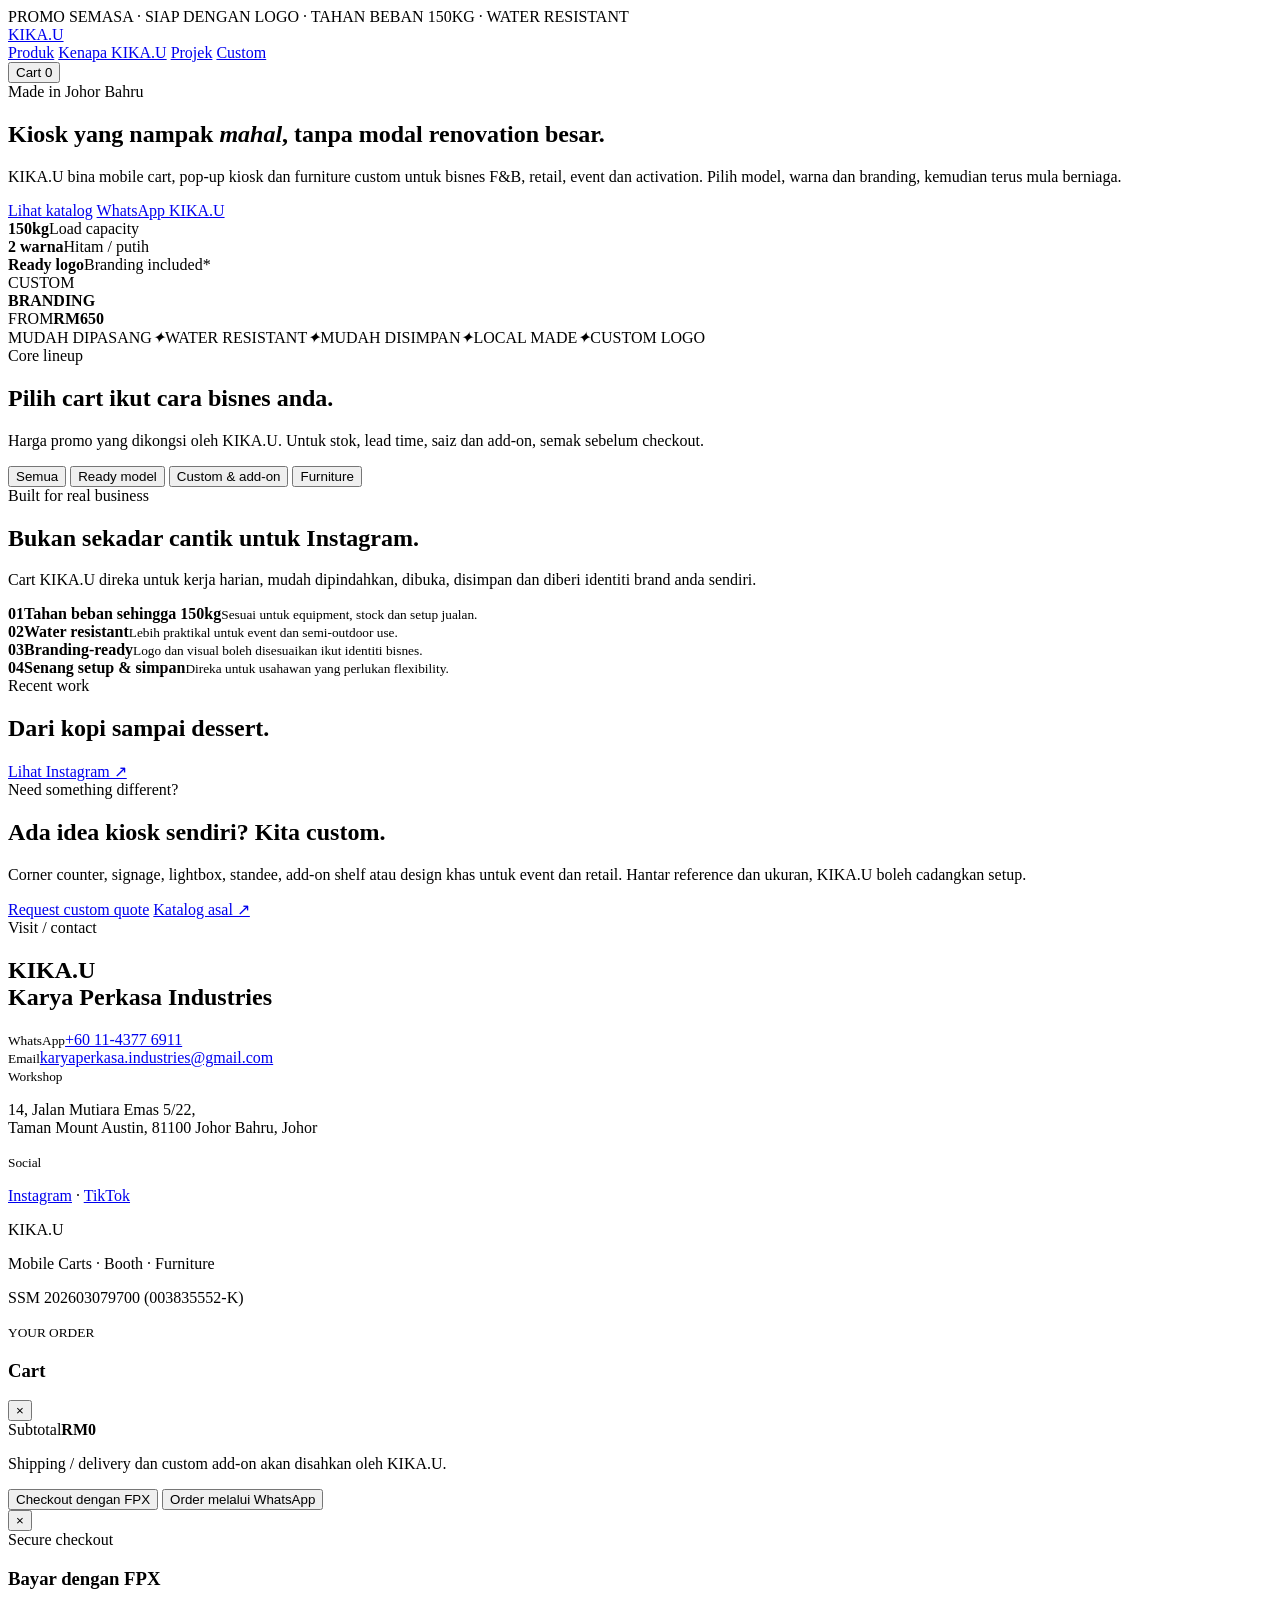
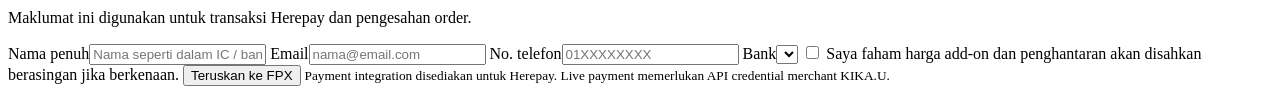
==== index.html @ 862be790 "Build KIKA.U storefront shell" ====
<!doctype html>
<html lang="ms">
<head>
  <meta charset="utf-8" />
  <meta name="viewport" content="width=device-width, initial-scale=1" />
  <meta name="theme-color" content="#0a0a0a" />
  <meta name="description" content="KIKA.U menghasilkan mobile cart, kiosk dan furniture custom untuk usahawan, event dan retail. Dibuat di Johor Bahru, Malaysia." />
  <title>KIKA.U | Mobile Cart, Kiosk & Custom Furniture</title>
  <link rel="stylesheet" href="styles.css" />
  <script type="application/ld+json">
  {
    "@context":"https://schema.org",
    "@type":"LocalBusiness",
    "name":"KIKA.U | Karya Perkasa Industries",
    "telephone":"+601143776911",
    "email":"karyaperkasa.industries@gmail.com",
    "address":{"@type":"PostalAddress","streetAddress":"14, Jalan Mutiara Emas 5/22, Taman Mount Austin","postalCode":"81100","addressLocality":"Johor Bahru","addressRegion":"Johor","addressCountry":"MY"},
    "sameAs":["https://www.instagram.com/kika.u_/","https://www.tiktok.com/@kika.uu"]
  }
  </script>
</head>
<body>
  <div class="announcement">PROMO SEMASA · SIAP DENGAN LOGO · TAHAN BEBAN 150KG · WATER RESISTANT</div>
  <header class="nav-wrap">
    <a class="brand" href="#top" aria-label="KIKA.U home">
      <span class="brand-icon" aria-hidden="true"></span><span>KIKA.U</span>
    </a>
    <nav class="desktop-nav" aria-label="Main navigation">
      <a href="#catalog">Produk</a>
      <a href="#why">Kenapa KIKA.U</a>
      <a href="#projects">Projek</a>
      <a href="#custom">Custom</a>
    </nav>
    <button class="cart-btn" id="openCart" aria-label="Buka cart">
      Cart <span id="cartCount">0</span>
    </button>
  </header>

  <main id="top">
    <section class="hero section-pad">
      <div class="hero-copy">
        <div class="eyebrow"><span></span> Made in Johor Bahru</div>
        <h1>Kiosk yang nampak <em>mahal</em>, tanpa modal renovation besar.</h1>
        <p>KIKA.U bina mobile cart, pop-up kiosk dan furniture custom untuk bisnes F&amp;B, retail, event dan activation. Pilih model, warna dan branding, kemudian terus mula berniaga.</p>
        <div class="hero-actions">
          <a class="btn btn-primary" href="#catalog">Lihat katalog</a>
          <a class="btn btn-ghost" href="https://wa.me/601143776911?text=Hi%20KIKA.U%2C%20saya%20nak%20tanya%20pasal%20mobile%20cart" target="_blank" rel="noopener">WhatsApp KIKA.U</a>
        </div>
        <div class="hero-meta">
          <div><strong>150kg</strong><span>Load capacity</span></div>
          <div><strong>2 warna</strong><span>Hitam / putih</span></div>
          <div><strong>Ready logo</strong><span>Branding included*</span></div>
        </div>
      </div>
      <div class="hero-visual">
        <div class="hero-img-wrap">
          <div class="sprite sprite-5 hero-photo" role="img" aria-label="Custom KIKA.U mobile kiosk"></div>
          <div class="float-card top">CUSTOM<br><strong>BRANDING</strong></div>
          <div class="float-card bottom"><span>FROM</span><strong>RM650</strong></div>
        </div>
      </div>
    </section>

    <section class="trust-strip" aria-label="Product benefits">
      <span>MUDAH DIPASANG</span><i>✦</i><span>WATER RESISTANT</span><i>✦</i><span>MUDAH DISIMPAN</span><i>✦</i><span>LOCAL MADE</span><i>✦</i><span>CUSTOM LOGO</span>
    </section>

    <section class="catalog section-pad" id="catalog">
      <div class="section-head">
        <div><div class="eyebrow"><span></span> Core lineup</div><h2>Pilih cart ikut cara bisnes anda.</h2></div>
        <p>Harga promo yang dikongsi oleh KIKA.U. Untuk stok, lead time, saiz dan add-on, semak sebelum checkout.</p>
      </div>
      <div class="filter-row" id="filters">
        <button class="filter active" data-filter="all">Semua</button>
        <button class="filter" data-filter="ready">Ready model</button>
        <button class="filter" data-filter="custom">Custom & add-on</button>
        <button class="filter" data-filter="legacy">Furniture</button>
      </div>
      <div class="product-grid" id="productGrid"></div>
    </section>

    <section class="feature-panel section-pad" id="why">
      <div class="feature-image"><div class="sprite sprite-1 feature-photo" role="img" aria-label="KIKA.U cart being handled in workshop"></div></div>
      <div class="feature-copy">
        <div class="eyebrow light"><span></span> Built for real business</div>
        <h2>Bukan sekadar cantik untuk Instagram.</h2>
        <p>Cart KIKA.U direka untuk kerja harian, mudah dipindahkan, dibuka, disimpan dan diberi identiti brand anda sendiri.</p>
        <div class="feature-list">
          <div><b>01</b><span><strong>Tahan beban sehingga 150kg</strong><small>Sesuai untuk equipment, stock dan setup jualan.</small></span></div>
          <div><b>02</b><span><strong>Water resistant</strong><small>Lebih praktikal untuk event dan semi-outdoor use.</small></span></div>
          <div><b>03</b><span><strong>Branding-ready</strong><small>Logo dan visual boleh disesuaikan ikut identiti bisnes.</small></span></div>
          <div><b>04</b><span><strong>Senang setup & simpan</strong><small>Direka untuk usahawan yang perlukan flexibility.</small></span></div>
        </div>
      </div>
    </section>

    <section class="projects section-pad" id="projects">
      <div class="section-head">
        <div><div class="eyebrow"><span></span> Recent work</div><h2>Dari kopi sampai dessert.</h2></div>
        <a class="text-link" href="https://www.instagram.com/kika.u_/" target="_blank" rel="noopener">Lihat Instagram ↗</a>
      </div>
      <div class="masonry" id="gallery"></div>
    </section>

    <section class="custom section-pad" id="custom">
      <div class="custom-card">
        <div>
          <div class="eyebrow light"><span></span> Need something different?</div>
          <h2>Ada idea kiosk sendiri? Kita custom.</h2>
          <p>Corner counter, signage, lightbox, standee, add-on shelf atau design khas untuk event dan retail. Hantar reference dan ukuran, KIKA.U boleh cadangkan setup.</p>
        </div>
        <div class="custom-actions">
          <a class="btn btn-orange" href="https://wa.me/601143776911?text=Hi%20KIKA.U%2C%20saya%20nak%20buat%20custom%20kiosk%2Fcart.%20Boleh%20saya%20share%20reference%3F" target="_blank" rel="noopener">Request custom quote</a>
          <a class="btn btn-dark-outline" href="https://canva.link/catalogkikau" target="_blank" rel="noopener">Katalog asal ↗</a>
        </div>
      </div>
    </section>

    <section class="contact section-pad">
      <div class="contact-copy">
        <div class="eyebrow"><span></span> Visit / contact</div>
        <h2>KIKA.U<br><span>Karya Perkasa Industries</span></h2>
      </div>
      <div class="contact-grid">
        <div><small>WhatsApp</small><a href="https://wa.me/601143776911" target="_blank" rel="noopener">+60 11-4377 6911</a></div>
        <div><small>Email</small><a href="mailto:karyaperkasa.industries@gmail.com">karyaperkasa.industries@gmail.com</a></div>
        <div><small>Workshop</small><p>14, Jalan Mutiara Emas 5/22,<br>Taman Mount Austin, 81100 Johor Bahru, Johor</p></div>
        <div><small>Social</small><p><a href="https://www.instagram.com/kika.u_/" target="_blank" rel="noopener">Instagram</a> · <a href="https://www.tiktok.com/@kika.uu" target="_blank" rel="noopener">TikTok</a></p></div>
      </div>
    </section>
  </main>

  <footer>
    <div class="brand footer-brand"><span class="brand-icon" aria-hidden="true"></span><span>KIKA.U</span></div>
    <p>Mobile Carts · Booth · Furniture</p>
    <p>SSM 202603079700 (003835552-K)</p>
  </footer>

  <div class="drawer-backdrop" id="drawerBackdrop"></div>
  <aside class="cart-drawer" id="cartDrawer" aria-hidden="true">
    <div class="drawer-head"><div><small>YOUR ORDER</small><h3>Cart</h3></div><button id="closeCart" aria-label="Close cart">×</button></div>
    <div class="cart-items" id="cartItems"></div>
    <div class="cart-footer">
      <div class="subtotal"><span>Subtotal</span><strong id="subtotal">RM0</strong></div>
      <p class="fineprint">Shipping / delivery dan custom add-on akan disahkan oleh KIKA.U.</p>
      <button class="btn btn-primary full" id="checkoutBtn">Checkout dengan FPX</button>
      <button class="btn btn-ghost full" id="whatsappOrder">Order melalui WhatsApp</button>
    </div>
  </aside>

  <div class="modal-backdrop" id="modalBackdrop"></div>
  <section class="checkout-modal" id="checkoutModal" aria-hidden="true">
    <button class="modal-close" id="closeCheckout" aria-label="Close checkout">×</button>
    <div class="eyebrow"><span></span> Secure checkout</div>
    <h3>Bayar dengan FPX</h3>
    <p>Maklumat ini digunakan untuk transaksi Herepay dan pengesahan order.</p>
    <form id="checkoutForm" method="POST" action="/api/checkout">
      <input type="hidden" name="items" id="checkoutItems" />
      <label>Nama penuh<input name="name" required autocomplete="name" placeholder="Nama seperti dalam IC / bank" /></label>
      <label>Email<input name="email" type="email" required autocomplete="email" placeholder="nama@email.com" /></label>
      <label>No. telefon<input name="phone" required inputmode="tel" autocomplete="tel" placeholder="01XXXXXXXX" /></label>
      <label>Bank<select name="bank_prefix" required id="bankSelect"></select></label>
      <label class="terms"><input type="checkbox" required /> <span>Saya faham harga add-on dan penghantaran akan disahkan berasingan jika berkenaan.</span></label>
      <button class="btn btn-primary full" type="submit">Teruskan ke FPX</button>
      <small class="payment-note">Payment integration disediakan untuk Herepay. Live payment memerlukan API credential merchant KIKA.U.</small>
    </form>
  </section>

  <script src="app.js"></script>
</body>
</html>
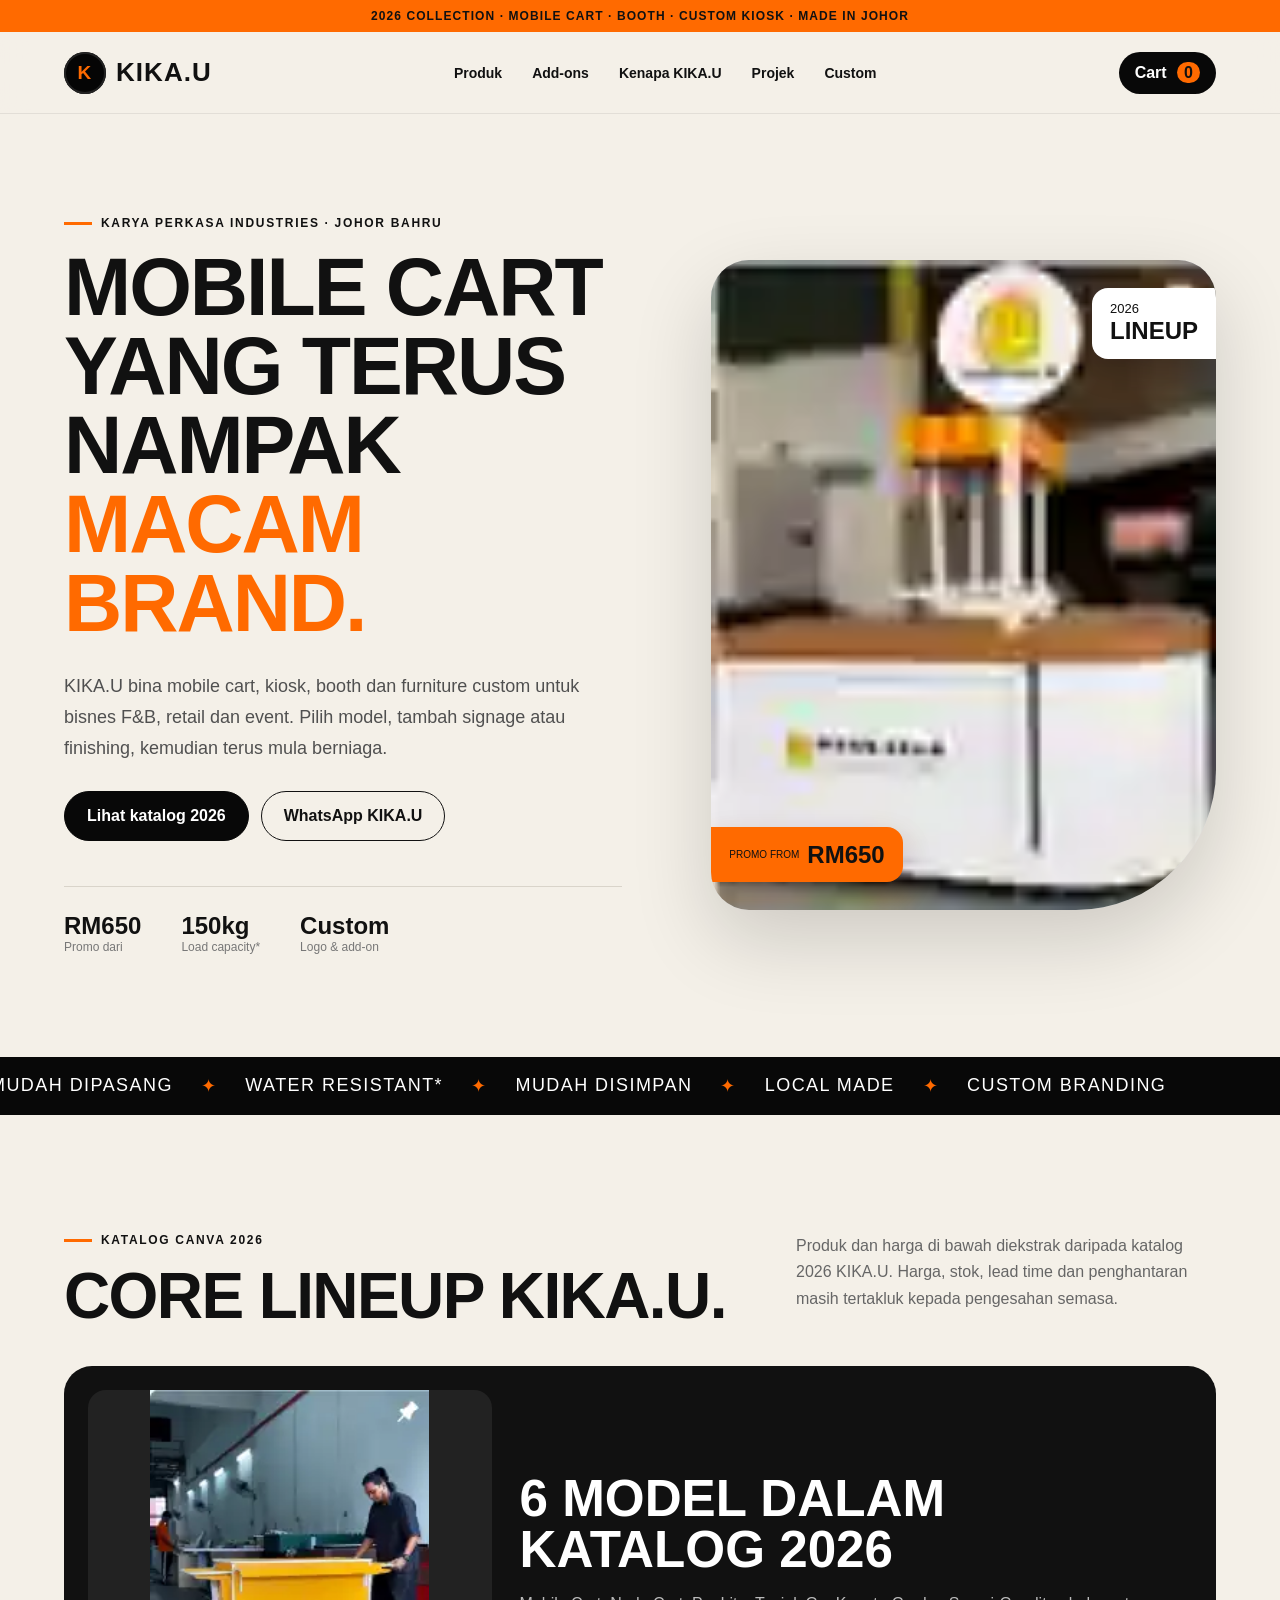
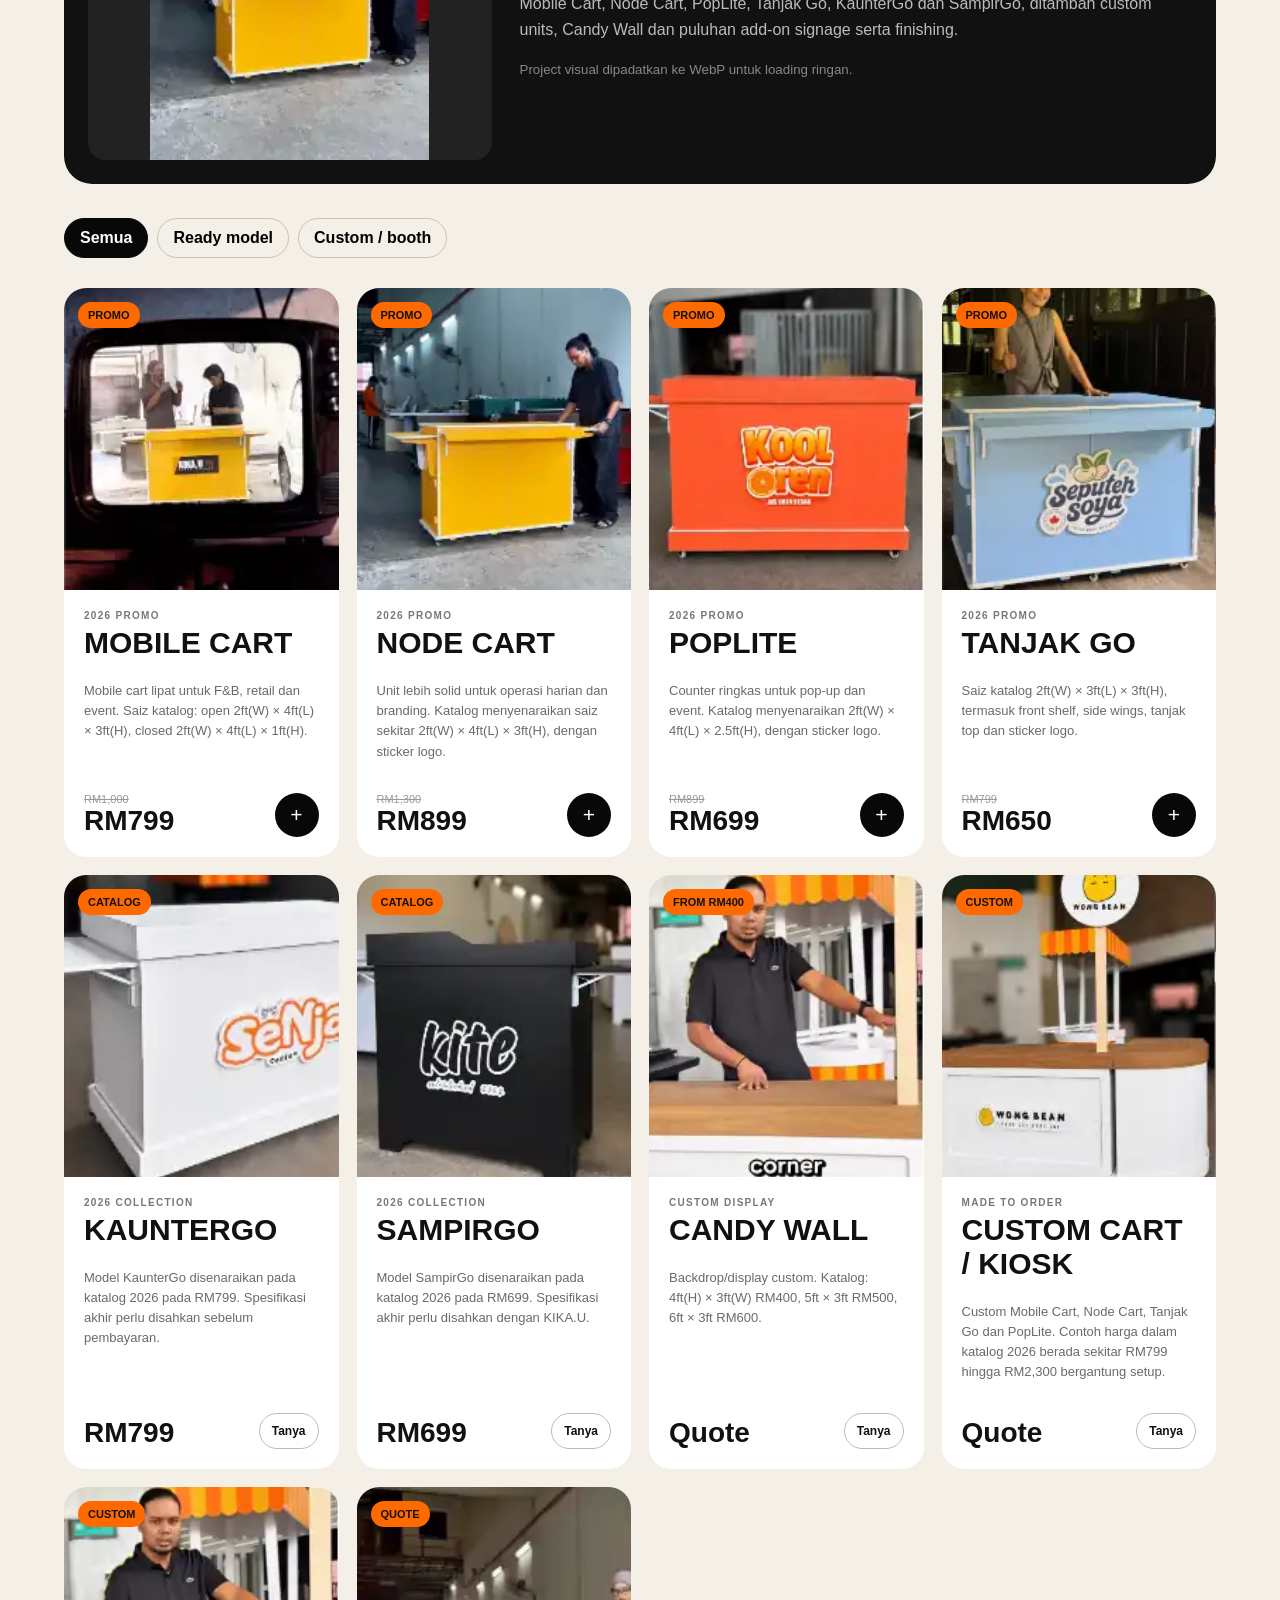
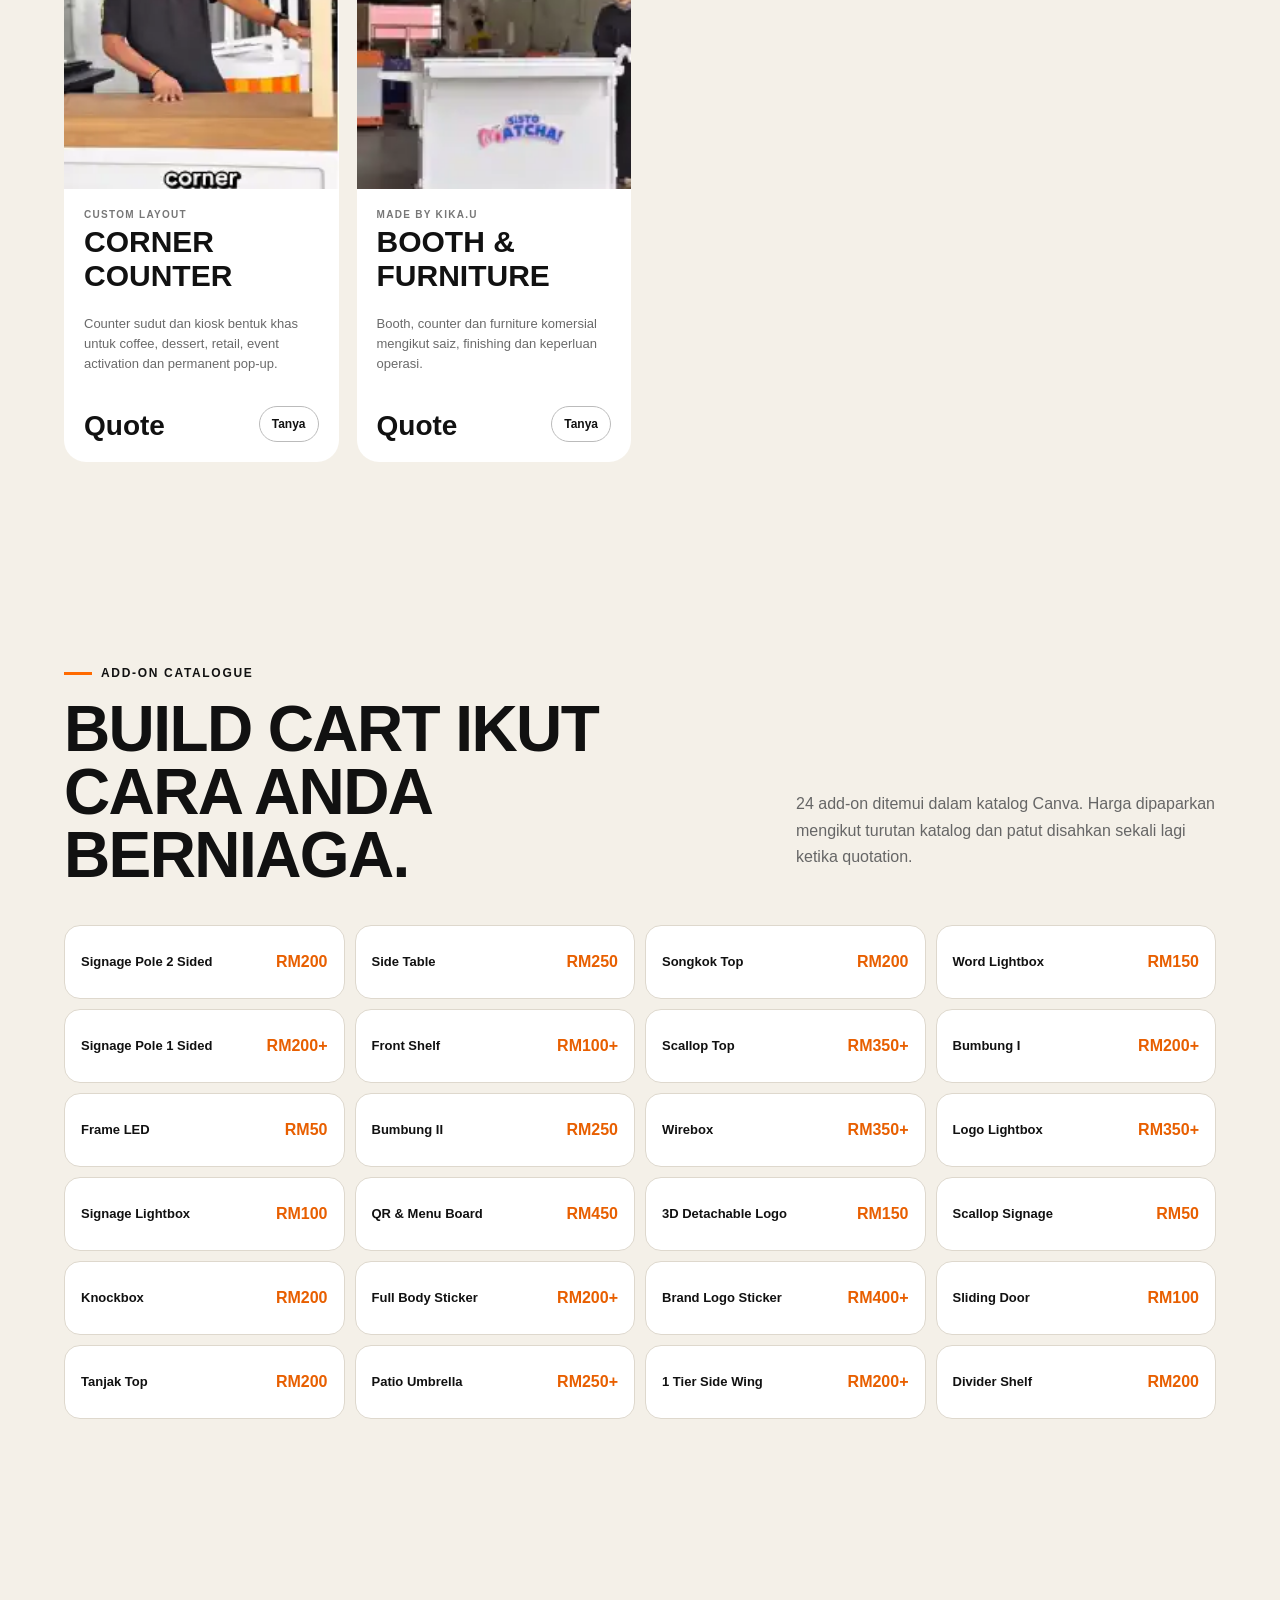
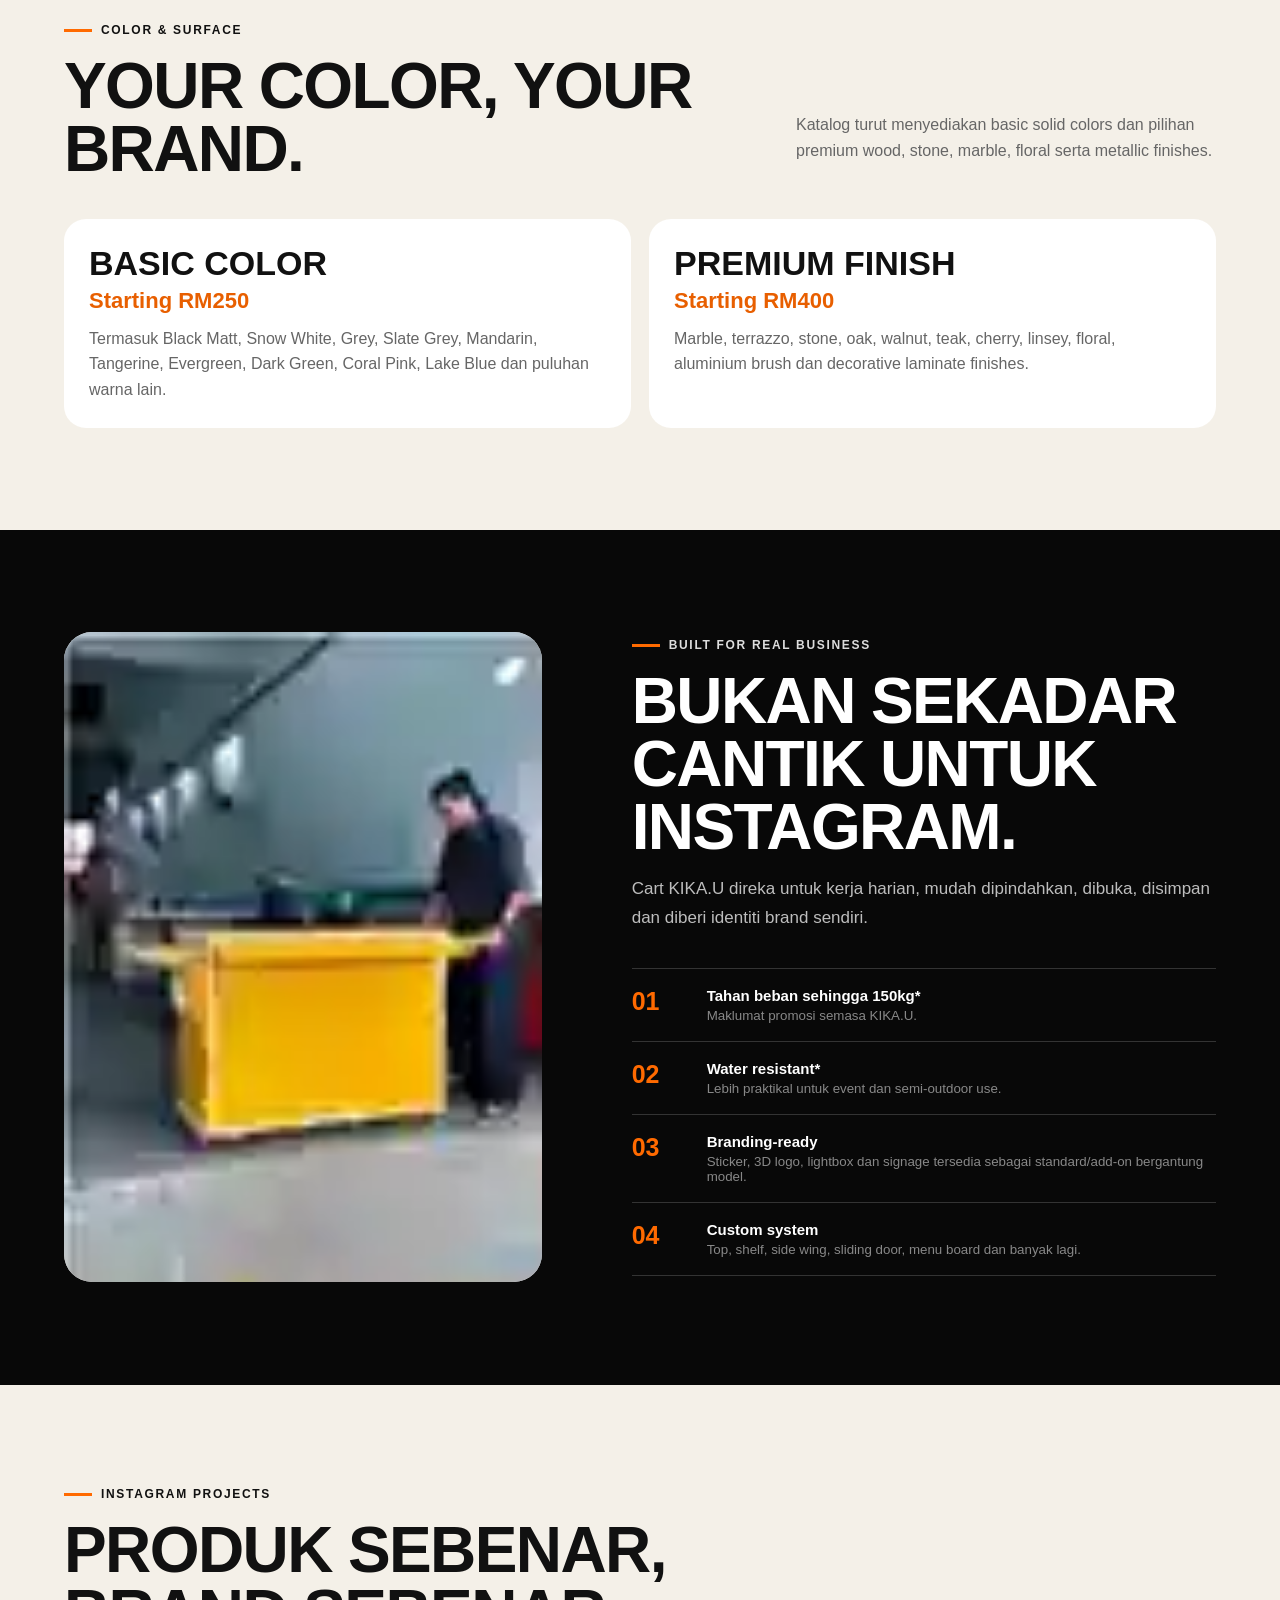
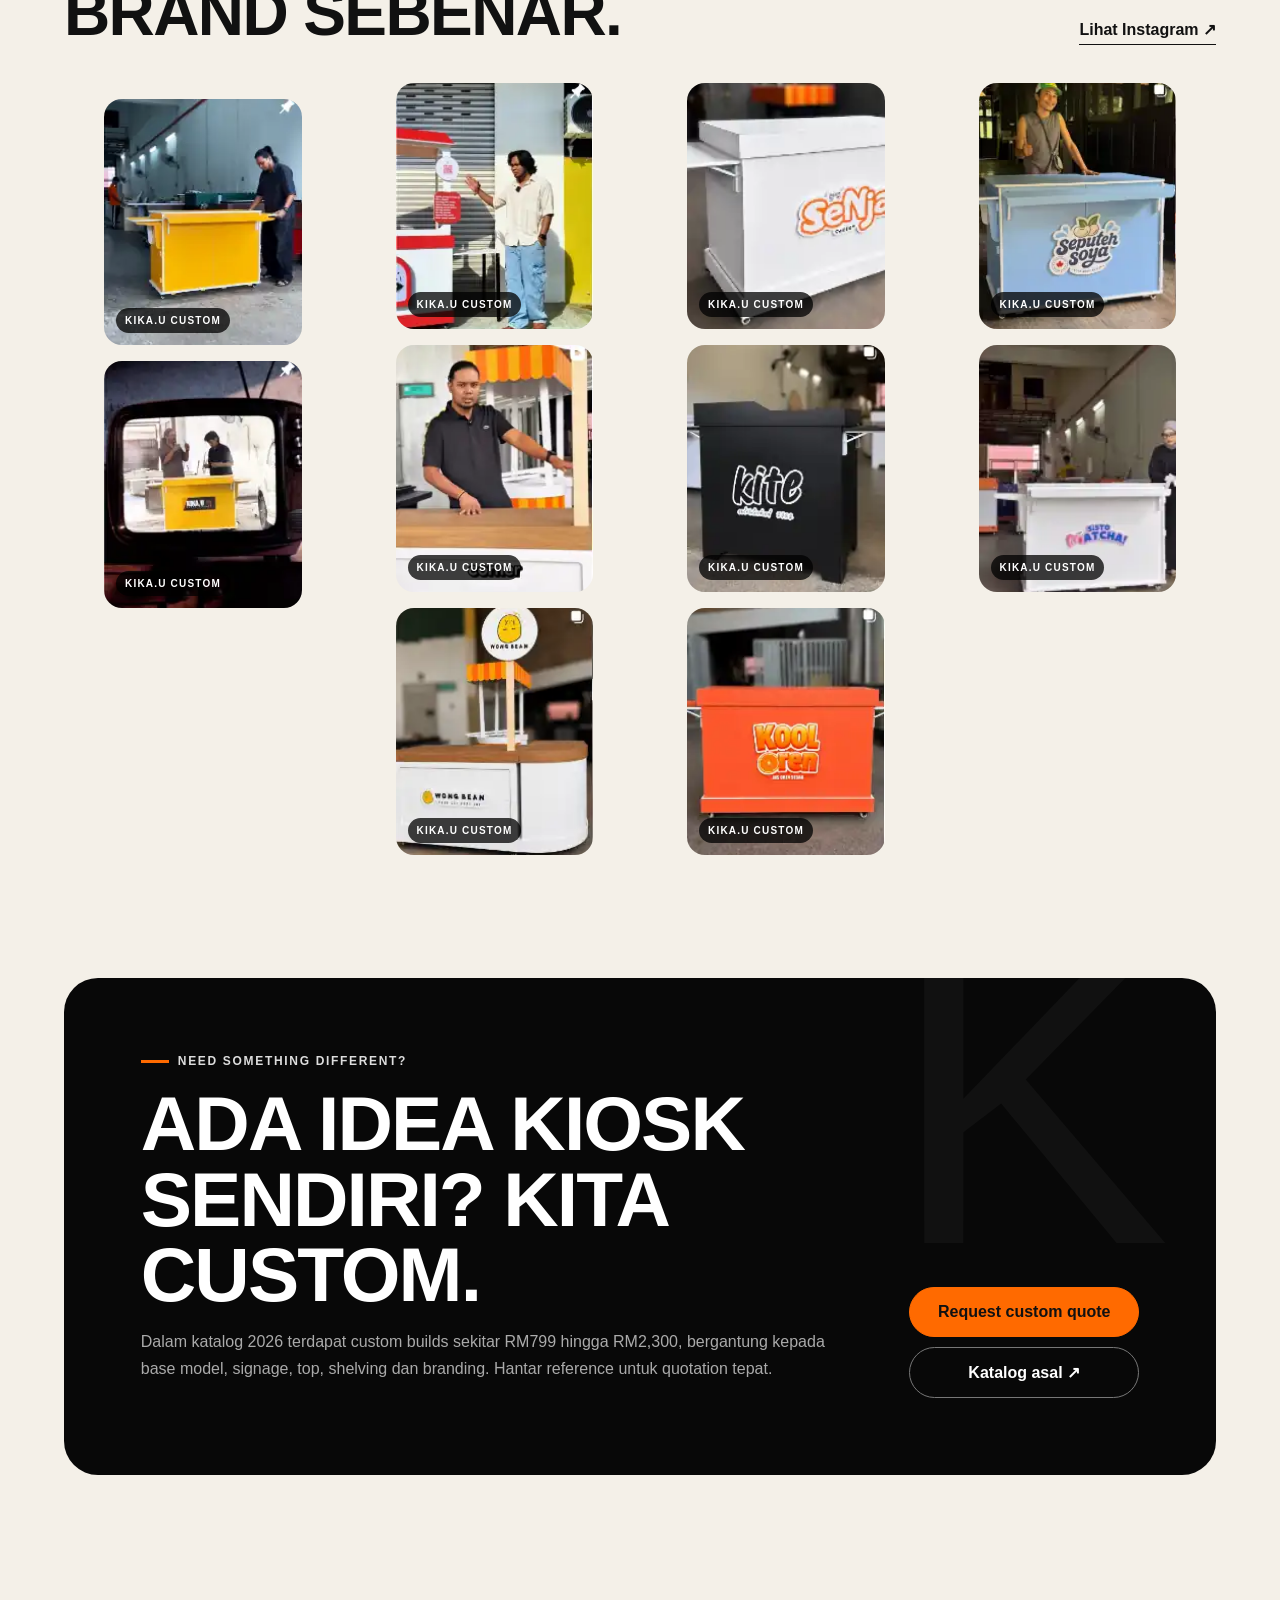
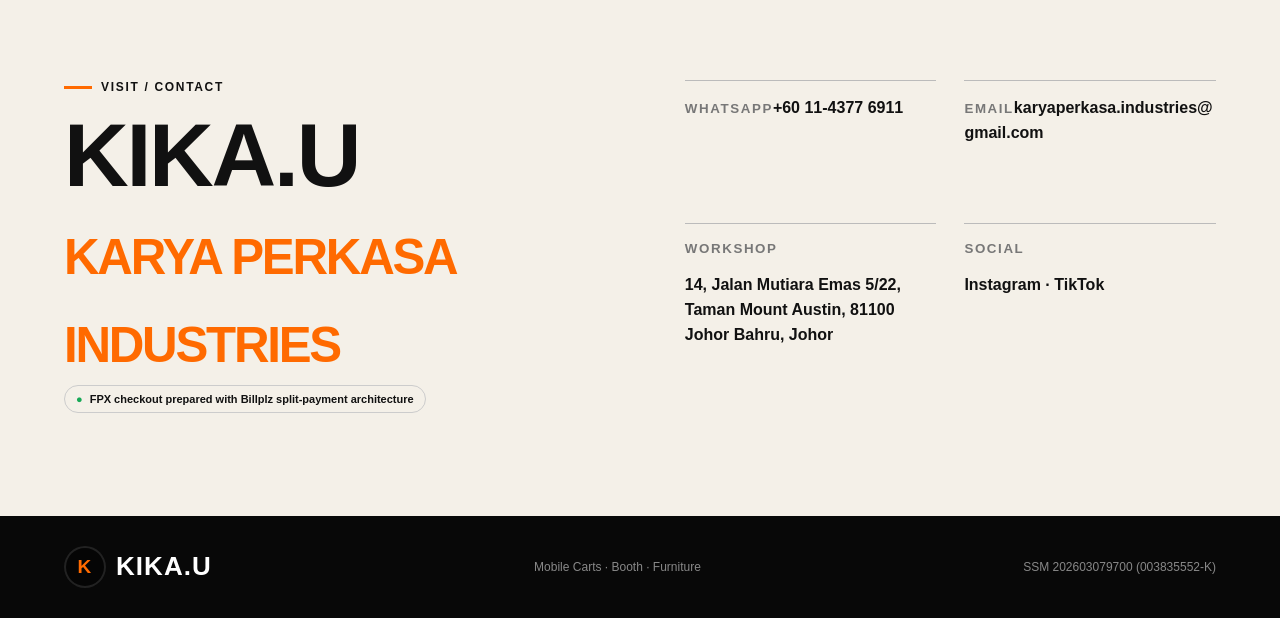
==== commit 75965e79: "Expand KIKA.U catalogue and add Billplz split checkout" ====
--- a/index.html
+++ b/index.html
@@ -4,9 +4,12 @@
   <meta charset="utf-8" />
   <meta name="viewport" content="width=device-width, initial-scale=1" />
   <meta name="theme-color" content="#0a0a0a" />
-  <meta name="description" content="KIKA.U menghasilkan mobile cart, kiosk dan furniture custom untuk usahawan, event dan retail. Dibuat di Johor Bahru, Malaysia." />
+  <meta name="description" content="KIKA.U menghasilkan mobile cart, kiosk, booth dan furniture custom untuk usahawan, event dan retail di Johor Bahru." />
   <title>KIKA.U | Mobile Cart, Kiosk & Custom Furniture</title>
   <link rel="stylesheet" href="styles.css" />
+  <style>
+    .product-asset,.gallery-img{width:100%;height:100%;display:block;object-fit:cover}.product-card:hover .product-asset{transform:scale(1.035)}.product-asset{transition:transform .35s}.asset-thumb{object-fit:cover;background:#ddd}.catalogue-banner{display:grid;grid-template-columns:.75fr 1.25fr;gap:28px;background:#111;color:#fff;border-radius:28px;padding:24px;margin:0 0 34px;align-items:center}.catalogue-banner img{width:100%;max-height:370px;object-fit:contain;border-radius:18px;background:#222}.catalogue-banner h3{font-family:var(--display);font-size:clamp(34px,4vw,58px);text-transform:uppercase;margin:0 0 12px;line-height:1}.catalogue-banner p{color:#bbb;line-height:1.65}.catalogue-banner small{color:#888}.addon-grid{display:grid;grid-template-columns:repeat(4,1fr);gap:10px}.addon-card{background:#fff;border:1px solid #ded8cd;border-radius:16px;padding:16px;display:flex;gap:12px;align-items:center;justify-content:space-between;min-height:74px}.addon-card span{font-size:13px;font-weight:700}.addon-card strong{font-family:var(--display);white-space:nowrap;color:#e85f00}.addon-card:hover{border-color:#111;transform:translateY(-1px)}.finish-grid{display:grid;grid-template-columns:1fr 1fr;gap:18px}.finish-card{background:#fff;border-radius:22px;padding:25px}.finish-card h3{font-family:var(--display);font-size:34px;text-transform:uppercase;margin:0}.finish-card strong{display:block;color:#e85f00;font-size:22px;margin:5px 0 12px}.finish-card p{color:#666;line-height:1.6;margin:0}.payment-pill{display:inline-flex;align-items:center;gap:7px;border:1px solid #ccc;border-radius:999px;padding:7px 11px;font-size:11px;font-weight:800;margin-top:10px}.payment-pill:before{content:'●';color:#18a957}.gallery-card .gallery-img{aspect-ratio:4/5;transition:transform .4s}.gallery-card:hover .gallery-img{transform:scale(1.03)}@media(max-width:900px){.addon-grid{grid-template-columns:repeat(2,1fr)}.catalogue-banner{grid-template-columns:1fr}.finish-grid{grid-template-columns:1fr}}@media(max-width:520px){.addon-grid{grid-template-columns:1fr}.catalogue-banner{padding:16px}}
+  </style>
   <script type="application/ld+json">
   {
     "@context":"https://schema.org",
@@ -20,152 +23,64 @@
   </script>
 </head>
 <body>
-  <div class="announcement">PROMO SEMASA · SIAP DENGAN LOGO · TAHAN BEBAN 150KG · WATER RESISTANT</div>
+  <div class="announcement">2026 COLLECTION · MOBILE CART · BOOTH · CUSTOM KIOSK · MADE IN JOHOR</div>
   <header class="nav-wrap">
-    <a class="brand" href="#top" aria-label="KIKA.U home">
-      <span class="brand-icon" aria-hidden="true"></span><span>KIKA.U</span>
-    </a>
-    <nav class="desktop-nav" aria-label="Main navigation">
-      <a href="#catalog">Produk</a>
-      <a href="#why">Kenapa KIKA.U</a>
-      <a href="#projects">Projek</a>
-      <a href="#custom">Custom</a>
-    </nav>
-    <button class="cart-btn" id="openCart" aria-label="Buka cart">
-      Cart <span id="cartCount">0</span>
-    </button>
+    <a class="brand" href="#top" aria-label="KIKA.U home"><span class="brand-icon" aria-hidden="true"></span><span>KIKA.U</span></a>
+    <nav class="desktop-nav" aria-label="Main navigation"><a href="#catalog">Produk</a><a href="#addons">Add-ons</a><a href="#why">Kenapa KIKA.U</a><a href="#projects">Projek</a><a href="#custom">Custom</a></nav>
+    <button class="cart-btn" id="openCart" aria-label="Buka cart">Cart <span id="cartCount">0</span></button>
   </header>
 
   <main id="top">
     <section class="hero section-pad">
       <div class="hero-copy">
-        <div class="eyebrow"><span></span> Made in Johor Bahru</div>
-        <h1>Kiosk yang nampak <em>mahal</em>, tanpa modal renovation besar.</h1>
-        <p>KIKA.U bina mobile cart, pop-up kiosk dan furniture custom untuk bisnes F&amp;B, retail, event dan activation. Pilih model, warna dan branding, kemudian terus mula berniaga.</p>
-        <div class="hero-actions">
-          <a class="btn btn-primary" href="#catalog">Lihat katalog</a>
-          <a class="btn btn-ghost" href="https://wa.me/601143776911?text=Hi%20KIKA.U%2C%20saya%20nak%20tanya%20pasal%20mobile%20cart" target="_blank" rel="noopener">WhatsApp KIKA.U</a>
-        </div>
-        <div class="hero-meta">
-          <div><strong>150kg</strong><span>Load capacity</span></div>
-          <div><strong>2 warna</strong><span>Hitam / putih</span></div>
-          <div><strong>Ready logo</strong><span>Branding included*</span></div>
-        </div>
+        <div class="eyebrow"><span></span> Karya Perkasa Industries · Johor Bahru</div>
+        <h1>Mobile cart yang terus nampak <em>macam brand.</em></h1>
+        <p>KIKA.U bina mobile cart, kiosk, booth dan furniture custom untuk bisnes F&amp;B, retail dan event. Pilih model, tambah signage atau finishing, kemudian terus mula berniaga.</p>
+        <div class="hero-actions"><a class="btn btn-primary" href="#catalog">Lihat katalog 2026</a><a class="btn btn-ghost" href="https://wa.me/601143776911?text=Hi%20KIKA.U%2C%20saya%20nak%20tanya%20pasal%20mobile%20cart" target="_blank" rel="noopener">WhatsApp KIKA.U</a></div>
+        <div class="hero-meta"><div><strong>RM650</strong><span>Promo dari</span></div><div><strong>150kg</strong><span>Load capacity*</span></div><div><strong>Custom</strong><span>Logo & add-on</span></div></div>
       </div>
-      <div class="hero-visual">
-        <div class="hero-img-wrap">
-          <div class="sprite sprite-5 hero-photo" role="img" aria-label="Custom KIKA.U mobile kiosk"></div>
-          <div class="float-card top">CUSTOM<br><strong>BRANDING</strong></div>
-          <div class="float-card bottom"><span>FROM</span><strong>RM650</strong></div>
-        </div>
-      </div>
+      <div class="hero-visual"><div class="hero-img-wrap"><div class="sprite sprite-5 hero-photo" role="img" aria-label="Custom KIKA.U mobile kiosk"></div><div class="float-card top">2026<br><strong>LINEUP</strong></div><div class="float-card bottom"><span>PROMO FROM</span><strong>RM650</strong></div></div></div>
     </section>
 
-    <section class="trust-strip" aria-label="Product benefits">
-      <span>MUDAH DIPASANG</span><i>✦</i><span>WATER RESISTANT</span><i>✦</i><span>MUDAH DISIMPAN</span><i>✦</i><span>LOCAL MADE</span><i>✦</i><span>CUSTOM LOGO</span>
+    <section class="trust-strip" aria-label="Product benefits"><span>MUDAH DIPASANG</span><i>✦</i><span>WATER RESISTANT*</span><i>✦</i><span>MUDAH DISIMPAN</span><i>✦</i><span>LOCAL MADE</span><i>✦</i><span>CUSTOM BRANDING</span></section>
+
+    <section class="catalog section-pad" id="catalog">
+      <div class="section-head"><div><div class="eyebrow"><span></span> Katalog Canva 2026</div><h2>Core lineup KIKA.U.</h2></div><p>Produk dan harga di bawah diekstrak daripada katalog 2026 KIKA.U. Harga, stok, lead time dan penghantaran masih tertakluk kepada pengesahan semasa.</p></div>
+      <div class="catalogue-banner"><img src="assets/instagram/project-01.webp" alt="KIKA.U 2026 product lineup promo" /><div><h3>6 model dalam katalog 2026</h3><p>Mobile Cart, Node Cart, PopLite, Tanjak Go, KaunterGo dan SampirGo, ditambah custom units, Candy Wall dan puluhan add-on signage serta finishing.</p><small>Project visual dipadatkan ke WebP untuk loading ringan.</small></div></div>
+      <div class="filter-row" id="filters"><button class="filter active" data-filter="all">Semua</button><button class="filter" data-filter="ready">Ready model</button><button class="filter" data-filter="custom">Custom / booth</button></div>
+      <div class="product-grid" id="productGrid"></div>
     </section>
 
-    <section class="catalog section-pad" id="catalog">
-      <div class="section-head">
-        <div><div class="eyebrow"><span></span> Core lineup</div><h2>Pilih cart ikut cara bisnes anda.</h2></div>
-        <p>Harga promo yang dikongsi oleh KIKA.U. Untuk stok, lead time, saiz dan add-on, semak sebelum checkout.</p>
-      </div>
-      <div class="filter-row" id="filters">
-        <button class="filter active" data-filter="all">Semua</button>
-        <button class="filter" data-filter="ready">Ready model</button>
-        <button class="filter" data-filter="custom">Custom & add-on</button>
-        <button class="filter" data-filter="legacy">Furniture</button>
-      </div>
-      <div class="product-grid" id="productGrid"></div>
+    <section class="section-pad" id="addons">
+      <div class="section-head"><div><div class="eyebrow"><span></span> Add-on catalogue</div><h2>Build cart ikut cara anda berniaga.</h2></div><p>24 add-on ditemui dalam katalog Canva. Harga dipaparkan mengikut turutan katalog dan patut disahkan sekali lagi ketika quotation.</p></div>
+      <div class="addon-grid" id="addonGrid"></div>
+    </section>
+
+    <section class="section-pad" id="finishes">
+      <div class="section-head"><div><div class="eyebrow"><span></span> Color & surface</div><h2>Your color, your brand.</h2></div><p>Katalog turut menyediakan basic solid colors dan pilihan premium wood, stone, marble, floral serta metallic finishes.</p></div>
+      <div class="finish-grid"><div class="finish-card"><h3>Basic Color</h3><strong>Starting RM250</strong><p>Termasuk Black Matt, Snow White, Grey, Slate Grey, Mandarin, Tangerine, Evergreen, Dark Green, Coral Pink, Lake Blue dan puluhan warna lain.</p></div><div class="finish-card"><h3>Premium Finish</h3><strong>Starting RM400</strong><p>Marble, terrazzo, stone, oak, walnut, teak, cherry, linsey, floral, aluminium brush dan decorative laminate finishes.</p></div></div>
     </section>
 
     <section class="feature-panel section-pad" id="why">
       <div class="feature-image"><div class="sprite sprite-1 feature-photo" role="img" aria-label="KIKA.U cart being handled in workshop"></div></div>
-      <div class="feature-copy">
-        <div class="eyebrow light"><span></span> Built for real business</div>
-        <h2>Bukan sekadar cantik untuk Instagram.</h2>
-        <p>Cart KIKA.U direka untuk kerja harian, mudah dipindahkan, dibuka, disimpan dan diberi identiti brand anda sendiri.</p>
-        <div class="feature-list">
-          <div><b>01</b><span><strong>Tahan beban sehingga 150kg</strong><small>Sesuai untuk equipment, stock dan setup jualan.</small></span></div>
-          <div><b>02</b><span><strong>Water resistant</strong><small>Lebih praktikal untuk event dan semi-outdoor use.</small></span></div>
-          <div><b>03</b><span><strong>Branding-ready</strong><small>Logo dan visual boleh disesuaikan ikut identiti bisnes.</small></span></div>
-          <div><b>04</b><span><strong>Senang setup & simpan</strong><small>Direka untuk usahawan yang perlukan flexibility.</small></span></div>
-        </div>
-      </div>
+      <div class="feature-copy"><div class="eyebrow light"><span></span> Built for real business</div><h2>Bukan sekadar cantik untuk Instagram.</h2><p>Cart KIKA.U direka untuk kerja harian, mudah dipindahkan, dibuka, disimpan dan diberi identiti brand sendiri.</p><div class="feature-list"><div><b>01</b><span><strong>Tahan beban sehingga 150kg*</strong><small>Maklumat promosi semasa KIKA.U.</small></span></div><div><b>02</b><span><strong>Water resistant*</strong><small>Lebih praktikal untuk event dan semi-outdoor use.</small></span></div><div><b>03</b><span><strong>Branding-ready</strong><small>Sticker, 3D logo, lightbox dan signage tersedia sebagai standard/add-on bergantung model.</small></span></div><div><b>04</b><span><strong>Custom system</strong><small>Top, shelf, side wing, sliding door, menu board dan banyak lagi.</small></span></div></div></div>
     </section>
 
     <section class="projects section-pad" id="projects">
-      <div class="section-head">
-        <div><div class="eyebrow"><span></span> Recent work</div><h2>Dari kopi sampai dessert.</h2></div>
-        <a class="text-link" href="https://www.instagram.com/kika.u_/" target="_blank" rel="noopener">Lihat Instagram ↗</a>
-      </div>
+      <div class="section-head"><div><div class="eyebrow"><span></span> Instagram projects</div><h2>Produk sebenar, brand sebenar.</h2></div><a class="text-link" href="https://www.instagram.com/kika.u_/" target="_blank" rel="noopener">Lihat Instagram ↗</a></div>
       <div class="masonry" id="gallery"></div>
     </section>
 
-    <section class="custom section-pad" id="custom">
-      <div class="custom-card">
-        <div>
-          <div class="eyebrow light"><span></span> Need something different?</div>
-          <h2>Ada idea kiosk sendiri? Kita custom.</h2>
-          <p>Corner counter, signage, lightbox, standee, add-on shelf atau design khas untuk event dan retail. Hantar reference dan ukuran, KIKA.U boleh cadangkan setup.</p>
-        </div>
-        <div class="custom-actions">
-          <a class="btn btn-orange" href="https://wa.me/601143776911?text=Hi%20KIKA.U%2C%20saya%20nak%20buat%20custom%20kiosk%2Fcart.%20Boleh%20saya%20share%20reference%3F" target="_blank" rel="noopener">Request custom quote</a>
-          <a class="btn btn-dark-outline" href="https://canva.link/catalogkikau" target="_blank" rel="noopener">Katalog asal ↗</a>
-        </div>
-      </div>
-    </section>
+    <section class="custom section-pad" id="custom"><div class="custom-card"><div><div class="eyebrow light"><span></span> Need something different?</div><h2>Ada idea kiosk sendiri? Kita custom.</h2><p>Dalam katalog 2026 terdapat custom builds sekitar RM799 hingga RM2,300, bergantung kepada base model, signage, top, shelving dan branding. Hantar reference untuk quotation tepat.</p></div><div class="custom-actions"><a class="btn btn-orange" href="https://wa.me/601143776911?text=Hi%20KIKA.U%2C%20saya%20nak%20buat%20custom%20kiosk%2Fcart.%20Boleh%20saya%20share%20reference%3F" target="_blank" rel="noopener">Request custom quote</a><a class="btn btn-dark-outline" href="https://canva.link/catalogkikau" target="_blank" rel="noopener">Katalog asal ↗</a></div></div></section>
 
-    <section class="contact section-pad">
-      <div class="contact-copy">
-        <div class="eyebrow"><span></span> Visit / contact</div>
-        <h2>KIKA.U<br><span>Karya Perkasa Industries</span></h2>
-      </div>
-      <div class="contact-grid">
-        <div><small>WhatsApp</small><a href="https://wa.me/601143776911" target="_blank" rel="noopener">+60 11-4377 6911</a></div>
-        <div><small>Email</small><a href="mailto:karyaperkasa.industries@gmail.com">karyaperkasa.industries@gmail.com</a></div>
-        <div><small>Workshop</small><p>14, Jalan Mutiara Emas 5/22,<br>Taman Mount Austin, 81100 Johor Bahru, Johor</p></div>
-        <div><small>Social</small><p><a href="https://www.instagram.com/kika.u_/" target="_blank" rel="noopener">Instagram</a> · <a href="https://www.tiktok.com/@kika.uu" target="_blank" rel="noopener">TikTok</a></p></div>
-      </div>
-    </section>
+    <section class="contact section-pad"><div class="contact-copy"><div class="eyebrow"><span></span> Visit / contact</div><h2>KIKA.U<br><span>Karya Perkasa Industries</span></h2><div class="payment-pill">FPX checkout prepared with Billplz split-payment architecture</div></div><div class="contact-grid"><div><small>WhatsApp</small><a href="https://wa.me/601143776911" target="_blank" rel="noopener">+60 11-4377 6911</a></div><div><small>Email</small><a href="mailto:karyaperkasa.industries@gmail.com">karyaperkasa.industries@gmail.com</a></div><div><small>Workshop</small><p>14, Jalan Mutiara Emas 5/22,<br>Taman Mount Austin, 81100 Johor Bahru, Johor</p></div><div><small>Social</small><p><a href="https://www.instagram.com/kika.u_/" target="_blank" rel="noopener">Instagram</a> · <a href="https://www.tiktok.com/@kika.uu" target="_blank" rel="noopener">TikTok</a></p></div></div></section>
   </main>
 
-  <footer>
-    <div class="brand footer-brand"><span class="brand-icon" aria-hidden="true"></span><span>KIKA.U</span></div>
-    <p>Mobile Carts · Booth · Furniture</p>
-    <p>SSM 202603079700 (003835552-K)</p>
-  </footer>
+  <footer><div class="brand footer-brand"><span class="brand-icon" aria-hidden="true"></span><span>KIKA.U</span></div><p>Mobile Carts · Booth · Furniture</p><p>SSM 202603079700 (003835552-K)</p></footer>
 
-  <div class="drawer-backdrop" id="drawerBackdrop"></div>
-  <aside class="cart-drawer" id="cartDrawer" aria-hidden="true">
-    <div class="drawer-head"><div><small>YOUR ORDER</small><h3>Cart</h3></div><button id="closeCart" aria-label="Close cart">×</button></div>
-    <div class="cart-items" id="cartItems"></div>
-    <div class="cart-footer">
-      <div class="subtotal"><span>Subtotal</span><strong id="subtotal">RM0</strong></div>
-      <p class="fineprint">Shipping / delivery dan custom add-on akan disahkan oleh KIKA.U.</p>
-      <button class="btn btn-primary full" id="checkoutBtn">Checkout dengan FPX</button>
-      <button class="btn btn-ghost full" id="whatsappOrder">Order melalui WhatsApp</button>
-    </div>
-  </aside>
+  <div class="drawer-backdrop" id="drawerBackdrop"></div><aside class="cart-drawer" id="cartDrawer" aria-hidden="true"><div class="drawer-head"><div><small>YOUR ORDER</small><h3>Cart</h3></div><button id="closeCart" aria-label="Close cart">×</button></div><div class="cart-items" id="cartItems"></div><div class="cart-footer"><div class="subtotal"><span>Subtotal</span><strong id="subtotal">RM0</strong></div><p class="fineprint">Shipping, delivery dan custom add-on akan disahkan oleh KIKA.U. Checkout online hanya dibuka untuk model dengan harga promo yang telah dimasukkan dalam server price book.</p><button class="btn btn-primary full" id="checkoutBtn">Checkout dengan FPX</button><button class="btn btn-ghost full" id="whatsappOrder">Order melalui WhatsApp</button></div></aside>
 
-  <div class="modal-backdrop" id="modalBackdrop"></div>
-  <section class="checkout-modal" id="checkoutModal" aria-hidden="true">
-    <button class="modal-close" id="closeCheckout" aria-label="Close checkout">×</button>
-    <div class="eyebrow"><span></span> Secure checkout</div>
-    <h3>Bayar dengan FPX</h3>
-    <p>Maklumat ini digunakan untuk transaksi Herepay dan pengesahan order.</p>
-    <form id="checkoutForm" method="POST" action="/api/checkout">
-      <input type="hidden" name="items" id="checkoutItems" />
-      <label>Nama penuh<input name="name" required autocomplete="name" placeholder="Nama seperti dalam IC / bank" /></label>
-      <label>Email<input name="email" type="email" required autocomplete="email" placeholder="nama@email.com" /></label>
-      <label>No. telefon<input name="phone" required inputmode="tel" autocomplete="tel" placeholder="01XXXXXXXX" /></label>
-      <label>Bank<select name="bank_prefix" required id="bankSelect"></select></label>
-      <label class="terms"><input type="checkbox" required /> <span>Saya faham harga add-on dan penghantaran akan disahkan berasingan jika berkenaan.</span></label>
-      <button class="btn btn-primary full" type="submit">Teruskan ke FPX</button>
-      <small class="payment-note">Payment integration disediakan untuk Herepay. Live payment memerlukan API credential merchant KIKA.U.</small>
-    </form>
-  </section>
-
+  <div class="modal-backdrop" id="modalBackdrop"></div><section class="checkout-modal" id="checkoutModal" aria-hidden="true"><button class="modal-close" id="closeCheckout" aria-label="Close checkout">×</button><div class="eyebrow"><span></span> Secure checkout</div><h3>Bayar dengan FPX</h3><p>Checkout disediakan untuk Billplz FPX. Collection merchant mesti mempunyai Split Rule 1% kepada platform sebelum transaksi dibenarkan.</p><form id="checkoutForm" method="POST" action="/api/checkout"><input type="hidden" name="items" id="checkoutItems" /><label>Nama penuh<input name="name" required autocomplete="name" placeholder="Nama seperti dalam IC / bank" /></label><label>Email<input name="email" type="email" required autocomplete="email" placeholder="nama@email.com" /></label><label>No. telefon<input name="phone" required inputmode="tel" autocomplete="tel" placeholder="01XXXXXXXX" /></label><label>Bank<select name="bank_prefix" required id="bankSelect"></select></label><label class="terms"><input type="checkbox" required /> <span>Saya faham harga add-on dan penghantaran akan disahkan berasingan jika berkenaan.</span></label><button class="btn btn-primary full" type="submit">Teruskan ke FPX</button><small class="payment-note">Gateway fee FPX adalah berasingan daripada platform transaction fee. Live checkout memerlukan akaun merchant dan credential gateway yang telah disahkan.</small></form></section>
   <script src="app.js"></script>
 </body>
 </html>
--- a/styles.css
+++ b/styles.css
@@ -0,0 +1 @@
+:root{--black:#080808;--ink:#111;--paper:#f4f0e8;--white:#fff;--orange:#ff6a00;--orange2:#ff8a00;--muted:#777;--line:#d9d4ca;--radius:22px;--display:'Arial Narrow','Roboto Condensed',Impact,sans-serif;--body:Inter,Arial,sans-serif}*{box-sizing:border-box}html{scroll-behavior:smooth}body{margin:0;background:var(--paper);color:var(--ink);font-family:var(--body);overflow-x:hidden}a{color:inherit;text-decoration:none}button,input,select{font:inherit}.announcement{background:var(--orange);color:#111;text-align:center;font-weight:800;font-size:12px;letter-spacing:.09em;padding:9px 16px}.nav-wrap{height:82px;display:flex;align-items:center;justify-content:space-between;padding:0 clamp(20px,5vw,80px);position:sticky;top:0;background:rgba(244,240,232,.94);backdrop-filter:blur(14px);z-index:50;border-bottom:1px solid rgba(17,17,17,.08)}.brand{display:flex;align-items:center;gap:10px;font-family:var(--display);font-size:26px;font-weight:700;letter-spacing:.04em}.brand-icon{width:42px;height:42px;border-radius:50%;background:#050505;display:inline-grid;place-items:center;position:relative;box-shadow:inset 0 0 0 2px #222}.brand-icon:after{content:'K';font:700 19px var(--display);color:var(--orange)}.desktop-nav{display:flex;gap:30px;font-size:14px;font-weight:700}.desktop-nav a{position:relative}.desktop-nav a:after{content:'';position:absolute;height:2px;background:var(--orange);left:0;right:100%;bottom:-5px;transition:.25s}.desktop-nav a:hover:after{right:0}.cart-btn{border:0;background:var(--black);color:white;border-radius:999px;padding:12px 16px;font-weight:700;cursor:pointer}.cart-btn span{background:var(--orange);color:#111;border-radius:999px;padding:2px 7px;margin-left:6px}.section-pad{padding:clamp(70px,8vw,120px) clamp(20px,5vw,80px)}.hero{display:grid;grid-template-columns:1.05fr .95fr;gap:7vw;align-items:center;min-height:760px}.eyebrow{font-size:12px;letter-spacing:.14em;text-transform:uppercase;font-weight:800;display:flex;align-items:center;gap:9px;margin-bottom:18px}.eyebrow span{display:inline-block;width:28px;height:3px;background:var(--orange)}.eyebrow.light{color:#ddd}.hero h1,.section-head h2,.feature-copy h2,.custom-card h2,.contact h2{font-family:var(--display);text-transform:uppercase;line-height:.98;margin:0;letter-spacing:-.025em}.hero h1{font-size:clamp(54px,6.3vw,105px);max-width:900px}.hero h1 em{color:var(--orange);font-style:normal}.hero-copy>p{max-width:650px;font-size:18px;line-height:1.7;color:#505050;margin:28px 0}.hero-actions{display:flex;gap:12px;flex-wrap:wrap}.btn{display:inline-flex;align-items:center;justify-content:center;border-radius:999px;padding:15px 22px;border:1px solid var(--ink);font-weight:800;cursor:pointer;transition:transform .2s,background .2s}.btn:hover{transform:translateY(-2px)}.btn-primary{background:var(--black);color:#fff;border-color:var(--black)}.btn-primary:hover{background:var(--orange);color:#111;border-color:var(--orange)}.btn-ghost{background:transparent}.btn-orange{background:var(--orange);border-color:var(--orange);color:#111}.btn-dark-outline{border-color:#777;color:white}.full{width:100%}.hero-meta{display:flex;gap:40px;margin-top:45px;border-top:1px solid var(--line);padding-top:25px}.hero-meta div{display:flex;flex-direction:column}.hero-meta strong{font-family:var(--display);font-size:24px}.hero-meta span{font-size:12px;color:var(--muted)}.hero-visual{display:flex;justify-content:center}.hero-img-wrap{width:min(100%,580px);height:650px;position:relative;background:#ddd;overflow:hidden;border-radius:38px 38px 140px 38px;box-shadow:0 30px 80px rgba(0,0,0,.16)}.hero-photo{width:100%;height:100%}.float-card{position:absolute;background:white;padding:14px 18px;font-family:var(--display);font-size:13px;line-height:1.15;box-shadow:0 12px 30px rgba(0,0,0,.18)}.float-card strong{font-size:24px}.float-card.top{top:28px;right:0;border-radius:16px 0 0 16px}.float-card.bottom{bottom:28px;left:0;background:var(--orange);border-radius:0 16px 16px 0;display:flex;align-items:center;gap:8px}.float-card.bottom span{font-size:10px}.trust-strip{background:var(--black);color:#fff;display:flex;align-items:center;gap:28px;white-space:nowrap;overflow:hidden;padding:18px 0;font-family:var(--display);letter-spacing:.08em;font-size:18px}.trust-strip span:nth-child(1){margin-left:-10px}.trust-strip i{color:var(--orange);font-style:normal}.section-head{display:flex;justify-content:space-between;align-items:end;gap:35px;margin-bottom:38px}.section-head h2{font-size:clamp(44px,5vw,78px);max-width:820px}.section-head>p{max-width:420px;line-height:1.65;color:#666}.filter-row{display:flex;gap:9px;flex-wrap:wrap;margin-bottom:30px}.filter{border:1px solid #c8c2b8;background:transparent;border-radius:999px;padding:10px 15px;cursor:pointer;font-weight:700}.filter.active,.filter:hover{background:var(--black);color:#fff;border-color:var(--black)}.product-grid{display:grid;grid-template-columns:repeat(4,1fr);gap:18px}.product-card{background:#fff;border-radius:var(--radius);overflow:hidden;display:flex;flex-direction:column;min-width:0}.product-image{aspect-ratio:4/4.4;background:#ddd;position:relative;overflow:hidden}.product-image .sprite{width:100%;height:100%;transition:transform .4s}.product-card:hover .product-image .sprite{transform:scale(1.04)}.badge{position:absolute;top:14px;left:14px;background:var(--orange);padding:7px 10px;border-radius:999px;font-weight:800;font-size:11px}.product-body{padding:20px;display:flex;flex-direction:column;flex:1}.product-kicker{text-transform:uppercase;font-size:10px;letter-spacing:.13em;color:#777;font-weight:800}.product-title{font-family:var(--display);font-size:30px;margin:5px 0 8px;text-transform:uppercase}.product-desc{font-size:13px;color:#6a6a6a;line-height:1.55;min-height:60px}.product-bottom{display:flex;align-items:end;justify-content:space-between;gap:10px;margin-top:auto;padding-top:18px}.price{display:flex;flex-direction:column}.price s{font-size:11px;color:#999}.price strong{font-family:var(--display);font-size:28px}.add-btn{border:0;width:44px;height:44px;border-radius:50%;background:var(--black);color:white;font-size:21px;cursor:pointer}.add-btn:hover{background:var(--orange);color:#111}.enquire-btn{border:1px solid #bbb;border-radius:999px;background:transparent;padding:10px 12px;font-size:12px;font-weight:800}.feature-panel{background:var(--black);color:white;display:grid;grid-template-columns:.9fr 1.1fr;gap:7vw;align-items:center}.feature-image{min-height:650px;border-radius:28px;overflow:hidden}.feature-photo{width:100%;height:100%;min-height:650px}.feature-copy h2{font-size:clamp(46px,5vw,82px)}.feature-copy>p{color:#bdbdbd;line-height:1.7;max-width:650px;font-size:17px}.feature-list{margin-top:35px;border-top:1px solid #333}.feature-list>div{display:grid;grid-template-columns:60px 1fr;border-bottom:1px solid #333;padding:18px 0;gap:15px}.feature-list b{font-family:var(--display);font-size:25px;color:var(--orange)}.feature-list span{display:flex;flex-direction:column;gap:4px}.feature-list strong{font-size:15px}.feature-list small{color:#888}.text-link{font-weight:800;border-bottom:1px solid #111;padding-bottom:5px}.masonry{columns:4 260px;column-gap:14px}.gallery-card{break-inside:avoid;margin-bottom:14px;border-radius:18px;overflow:hidden;background:#ddd;position:relative}.gallery-card .sprite{width:100%;aspect-ratio:4/5;transition:transform .4s}.gallery-card:hover .sprite{transform:scale(1.03)}.gallery-card:after{content:'KIKA.U CUSTOM';position:absolute;left:12px;bottom:12px;background:rgba(0,0,0,.75);color:white;font-size:10px;font-weight:800;letter-spacing:.12em;padding:7px 9px;border-radius:999px}.custom{padding-top:20px}.custom-card{background:var(--black);color:white;border-radius:34px;padding:clamp(35px,6vw,80px);display:flex;justify-content:space-between;align-items:end;gap:40px;position:relative;overflow:hidden}.custom-card:before{content:'K';position:absolute;font-family:var(--display);font-size:420px;line-height:1;color:#111;right:4%;top:-90px}.custom-card>div{position:relative;z-index:1}.custom-card h2{font-size:clamp(48px,6vw,90px);max-width:800px}.custom-card p{max-width:700px;line-height:1.7;color:#aaa}.custom-actions{display:flex;flex-direction:column;gap:10px;min-width:230px}.contact{display:grid;grid-template-columns:1fr 1fr;gap:7vw}.contact h2{font-size:clamp(55px,7vw,105px)}.contact h2 span{color:var(--orange);font-size:.55em}.contact-grid{display:grid;grid-template-columns:1fr 1fr;gap:28px}.contact-grid div{border-top:1px solid #bbb;padding-top:15px}.contact-grid small{text-transform:uppercase;letter-spacing:.12em;color:#777;font-weight:800}.contact-grid a,.contact-grid p{font-weight:700;line-height:1.55;word-break:break-word}footer{background:var(--black);color:#888;padding:30px clamp(20px,5vw,80px);display:flex;align-items:center;justify-content:space-between;gap:20px;font-size:12px}.footer-brand{color:white}.drawer-backdrop,.modal-backdrop{position:fixed;inset:0;background:rgba(0,0,0,.55);z-index:89;opacity:0;pointer-events:none;transition:.25s}.drawer-backdrop.show,.modal-backdrop.show{opacity:1;pointer-events:auto}.cart-drawer{position:fixed;right:0;top:0;bottom:0;width:min(470px,100%);background:#fff;z-index:90;transform:translateX(100%);transition:.3s;display:flex;flex-direction:column}.cart-drawer.open{transform:none}.drawer-head{display:flex;align-items:center;justify-content:space-between;padding:25px;border-bottom:1px solid #eee}.drawer-head h3,.checkout-modal h3{font-family:var(--display);font-size:38px;text-transform:uppercase;margin:3px 0}.drawer-head button,.modal-close{border:0;background:transparent;font-size:34px;cursor:pointer}.cart-items{padding:15px 25px;overflow:auto;flex:1}.empty-cart{color:#777;text-align:center;margin:80px 0}.cart-row{display:grid;grid-template-columns:70px 1fr auto;gap:12px;padding:14px 0;border-bottom:1px solid #eee}.cart-thumb{width:70px;height:78px;border-radius:10px}.cart-row strong{display:block}.cart-row small{color:#777}.qty{display:flex;gap:7px;align-items:center;margin-top:8px}.qty button{width:25px;height:25px;border:1px solid #ddd;background:white;border-radius:50%;cursor:pointer}.remove{border:0;background:none;color:#999;cursor:pointer;font-size:20px}.cart-footer{border-top:1px solid #eee;padding:22px 25px}.subtotal{display:flex;justify-content:space-between;font-size:20px}.subtotal strong{font-family:var(--display);font-size:28px}.fineprint,.payment-note{font-size:11px;color:#888;line-height:1.45}.cart-footer .btn+.btn{margin-top:8px}.checkout-modal{position:fixed;z-index:100;left:50%;top:50%;transform:translate(-50%,-45%) scale(.97);width:min(540px,calc(100% - 28px));max-height:92vh;overflow:auto;background:var(--paper);border-radius:28px;padding:32px;opacity:0;pointer-events:none;transition:.25s}.checkout-modal.open{opacity:1;pointer-events:auto;transform:translate(-50%,-50%) scale(1)}.modal-close{position:absolute;right:20px;top:14px}.checkout-modal>p{color:#666;line-height:1.5}.checkout-modal form{display:flex;flex-direction:column;gap:14px}.checkout-modal label{font-size:12px;font-weight:800;display:flex;flex-direction:column;gap:7px}.checkout-modal input,.checkout-modal select{width:100%;border:1px solid #c9c3b8;background:white;border-radius:12px;padding:13px 14px}.checkout-modal .terms{flex-direction:row;align-items:flex-start;font-weight:500;line-height:1.4}.checkout-modal .terms input{width:auto;margin-top:3px}.sprite{background-image:url("projects-sprite.webp");background-repeat:no-repeat;background-size:400% 300%;background-color:#ddd;background-position:center}.sprite-1{background-position:0% 0%}.sprite-2{background-position:33.333% 0%}.sprite-3{background-position:66.667% 0%}.sprite-4{background-position:100% 0%}.sprite-5{background-position:0% 50%}.sprite-6{background-position:33.333% 50%}.sprite-7{background-position:66.667% 50%}.sprite-8{background-position:100% 50%}.sprite-9{background-position:0% 100%}.sprite-10{background-position:33.333% 100%}.sprite-11{background-position:66.667% 100%}.sprite-12{background-position:100% 100%}@media(max-width:1100px){.product-grid{grid-template-columns:repeat(2,1fr)}.hero{grid-template-columns:1fr 1fr}.hero-img-wrap{height:560px}.feature-panel{grid-template-columns:1fr 1fr}.custom-card{align-items:start;flex-direction:column}.custom-actions{flex-direction:row;min-width:0;flex-wrap:wrap}.contact{grid-template-columns:1fr}.contact-grid{max-width:800px}}@media(max-width:760px){.announcement{font-size:10px}.nav-wrap{height:68px}.desktop-nav{display:none}.brand span{font-size:22px}.brand-icon{width:36px;height:36px}.hero{grid-template-columns:1fr;gap:45px;min-height:auto;padding-top:55px}.hero h1{font-size:clamp(52px,17vw,78px)}.hero-copy>p{font-size:16px}.hero-meta{gap:20px;justify-content:space-between}.hero-meta strong{font-size:19px}.hero-img-wrap{height:520px;border-radius:28px 28px 90px 28px}.section-pad{padding:70px 20px}.section-head{align-items:start;flex-direction:column}.section-head h2{font-size:48px}.product-grid{grid-template-columns:1fr 1fr;gap:10px}.product-body{padding:15px}.product-title{font-size:24px}.product-desc{font-size:12px;min-height:72px}.product-bottom{align-items:center}.price strong{font-size:22px}.add-btn{width:38px;height:38px}.feature-panel{grid-template-columns:1fr;padding-left:20px;padding-right:20px}.feature-image,.feature-photo{min-height:440px}.feature-copy h2{font-size:50px}.masonry{columns:2 150px;column-gap:8px}.gallery-card{margin-bottom:8px;border-radius:11px}.custom-card{border-radius:24px;padding:34px 24px}.custom-card h2{font-size:50px}.custom-actions{flex-direction:column;width:100%}.contact-grid{grid-template-columns:1fr}footer{align-items:flex-start;flex-direction:column}.cart-btn{padding:10px 12px}.trust-strip{font-size:15px}.checkout-modal{padding:28px 20px}}@media(max-width:430px){.product-grid{grid-template-columns:1fr}.product-desc{min-height:auto}.hero-meta{display:grid;grid-template-columns:repeat(3,1fr);gap:10px}.hero-meta span{font-size:10px}.hero-actions .btn{width:100%}}
